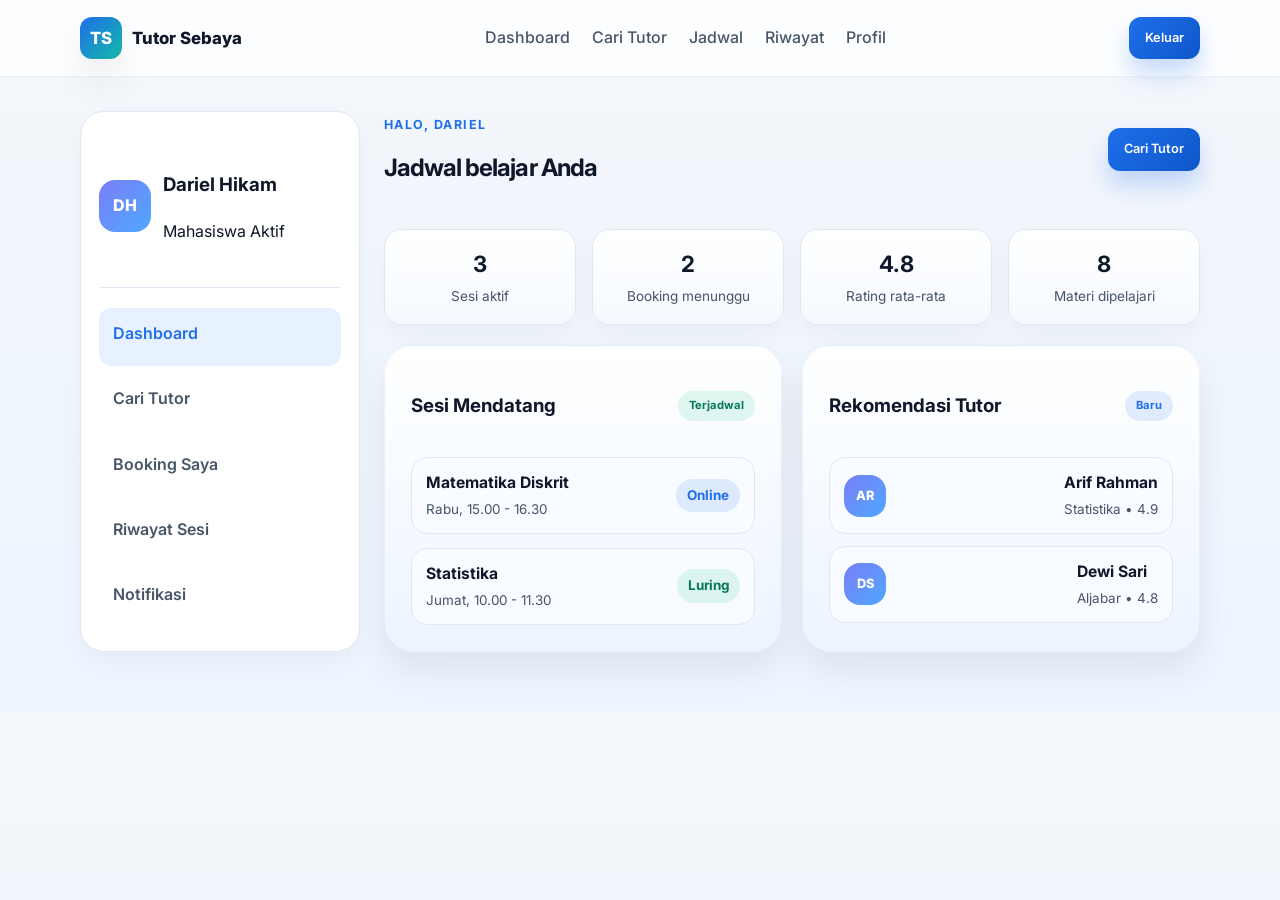
==== dashboard-mahasiswa.html @ 34857031 "Add files via upload" ====
<!DOCTYPE html>
<html lang="id">
  <head>
    <meta charset="UTF-8" />
    <meta name="viewport" content="width=device-width, initial-scale=1.0" />
    <title>Dashboard Mahasiswa | Tutor Sebaya</title>
    <meta name="description" content="Dashboard mahasiswa Tutor Sebaya." />
    <link rel="preconnect" href="https://fonts.googleapis.com" />
    <link rel="preconnect" href="https://fonts.gstatic.com" crossorigin />
    <link href="https://fonts.googleapis.com/css2?family=Inter:wght@400;500;600;700;800&display=swap" rel="stylesheet" />
    <link rel="stylesheet" href="styles.css" />
  </head>
  <body class="dashboard-body">
    <header class="topbar">
      <div class="container nav">
        <div class="brand">
          <span class="brand-mark">TS</span>
          <span>Tutor Sebaya</span>
        </div>
        <nav class="nav-links">
          <a href="#">Dashboard</a>
          <a href="#">Cari Tutor</a>
          <a href="#">Jadwal</a>
          <a href="#">Riwayat</a>
          <a href="#">Profil</a>
        </nav>
        <a href="index.html" class="nav-cta small">Keluar</a>
      </div>
    </header>

    <main class="dashboard-page">
      <div class="container dashboard-grid">
        <aside class="sidebar-panel">
          <div class="profile-box">
            <div class="avatar large">DH</div>
            <div>
              <h3>Dariel Hikam</h3>
              <p>Mahasiswa Aktif</p>
            </div>
          </div>

          <div class="sidebar-menu">
            <a class="active" href="#">Dashboard</a>
            <a href="#">Cari Tutor</a>
            <a href="#">Booking Saya</a>
            <a href="#">Riwayat Sesi</a>
            <a href="#">Notifikasi</a>
          </div>
        </aside>

        <section class="main-panel">
          <div class="welcome-bar">
            <div>
              <span class="eyebrow">Halo, Dariel</span>
              <h2>Jadwal belajar Anda</h2>
            </div>
            <a href="register.html" class="nav-cta small">Cari Tutor</a>
          </div>

          <div class="stats-grid dashboard-stats">
            <div class="metric-box glow">
              <strong>3</strong>
              <span>Sesi aktif</span>
            </div>
            <div class="metric-box glow">
              <strong>2</strong>
              <span>Booking menunggu</span>
            </div>
            <div class="metric-box glow">
              <strong>4.8</strong>
              <span>Rating rata-rata</span>
            </div>
            <div class="metric-box glow">
              <strong>8</strong>
              <span>Materi dipelajari</span>
            </div>
          </div>

          <div class="content-row">
            <div class="panel-card dashboard-card">
              <div class="panel-header-between">
                <h3>Sesi Mendatang</h3>
                <span class="tag success">Terjadwal</span>
              </div>
              <ul class="session-list">
                <li>
                  <div>
                    <strong>Matematika Diskrit</strong>
                    <span>Rabu, 15.00 - 16.30</span>
                  </div>
                  <span class="status-label blue">Online</span>
                </li>
                <li>
                  <div>
                    <strong>Statistika</strong>
                    <span>Jumat, 10.00 - 11.30</span>
                  </div>
                  <span class="status-label green">Luring</span>
                </li>
              </ul>
            </div>

            <div class="panel-card dashboard-card">
              <div class="panel-header-between">
                <h3>Rekomendasi Tutor</h3>
                <span class="tag info">Baru</span>
              </div>
              <div class="mini-tutor-list">
                <div class="mini-profile">
                  <div class="avatar small">AR</div>
                  <div>
                    <strong>Arif Rahman</strong>
                    <span>Statistika • 4.9</span>
                  </div>
                </div>
                <div class="mini-profile">
                  <div class="avatar small">DS</div>
                  <div>
                    <strong>Dewi Sari</strong>
                    <span>Aljabar • 4.8</span>
                  </div>
                </div>
              </div>
            </div>
          </div>
        </section>
      </div>
    </main>
  </body>
</html>
---- styles.css ----
:root {
  --bg: #f4f7fb;
  --surface: #ffffff;
  --surface-alt: #edf5ff;
  --primary: #1f6feb;
  --primary-dark: #0d57c9;
  --primary-soft: #e8f1ff;
  --secondary: #14b8a6;
  --text: #0f172a;
  --muted: #475569;
  --line: #dfe7f3;
  --warning: #f59e0b;
  --success: #10b981;
  --shadow: 0 18px 35px rgba(15, 23, 42, 0.08);
}

* {
  box-sizing: border-box;
}

html {
  scroll-behavior: smooth;
}

body {
  margin: 0;
  font-family: "Inter", sans-serif;
  background: var(--bg);
  color: var(--text);
  line-height: 1.6;
}

a {
  text-decoration: none;
}

img {
  max-width: 100%;
  display: block;
}

button {
  font: inherit;
  cursor: pointer;
  border: none;
}

.container {
  width: min(1120px, calc(100% - 32px));
  margin: 0 auto;
}

.topbar {
  position: sticky;
  top: 0;
  z-index: 50;
  background: rgba(255, 255, 255, 0.82);
  backdrop-filter: blur(12px);
  border-bottom: 1px solid rgba(148, 163, 184, 0.15);
}

.nav {
  display: flex;
  align-items: center;
  justify-content: space-between;
  min-height: 76px;
  gap: 24px;
}

.brand {
  display: inline-flex;
  align-items: center;
  gap: 10px;
  font-weight: 800;
  font-size: 1.05rem;
}

.brand-mark {
  display: inline-flex;
  align-items: center;
  justify-content: center;
  width: 42px;
  height: 42px;
  border-radius: 12px;
  background: linear-gradient(135deg, var(--primary), var(--secondary));
  color: #fff;
  box-shadow: var(--shadow);
}

.nav-links {
  display: flex;
  align-items: center;
  gap: 22px;
  color: var(--muted);
  font-weight: 500;
}

.nav-links a {
  color: var(--muted);
  transition: color 0.2s ease;
}

.nav-links a:hover {
  color: var(--text);
}

.nav-cta,
.primary,
.secondary {
  display: inline-flex;
  align-items: center;
  justify-content: center;
  border-radius: 12px;
  padding: 0.9rem 1.4rem;
  font-weight: 600;
  transition: transform 0.2s ease, box-shadow 0.2s ease;
}

.nav-cta,
.primary {
  background: linear-gradient(135deg, var(--primary), var(--primary-dark));
  color: white;
  box-shadow: 0 14px 25px rgba(31, 111, 235, 0.25);
}

.secondary {
  background: #fff;
  color: var(--text);
  border: 1px solid var(--line);
}

.nav-cta:hover,
.primary:hover,
.secondary:hover {
  transform: translateY(-1px);
}

.hero {
  padding: 72px 0 48px;
}

.hero-grid {
  display: grid;
  grid-template-columns: 1.1fr 0.9fr;
  align-items: center;
  gap: 40px;
}

.eyebrow {
  display: inline-block;
  margin-bottom: 14px;
  font-size: 0.78rem;
  letter-spacing: 0.12em;
  text-transform: uppercase;
  font-weight: 700;
  color: var(--primary);
}

.hero-copy h1 {
  margin: 0;
  font-size: clamp(2.4rem, 5vw, 4rem);
  line-height: 1.1;
  letter-spacing: -0.05em;
}

.hero-copy p {
  margin: 18px 0 0;
  max-width: 610px;
  color: var(--muted);
  font-size: 1.05rem;
}

.hero-actions {
  display: flex;
  flex-wrap: wrap;
  gap: 14px;
  margin-top: 28px;
}

.hero-points {
  list-style: none;
  padding: 0;
  margin: 26px 0 0;
  display: grid;
  gap: 12px;
  color: var(--muted);
}

.hero-points li {
  position: relative;
  padding-left: 26px;
}

.hero-points li::before {
  content: "✓";
  position: absolute;
  left: 0;
  color: var(--success);
  font-weight: 800;
}

.hero-panel {
  display: flex;
  justify-content: center;
}

.panel-card {
  width: min(100%, 450px);
  background: linear-gradient(180deg, #ffffff 0%, #edf5ff 100%);
  border: 1px solid rgba(31, 111, 235, 0.08);
  border-radius: 28px;
  box-shadow: var(--shadow);
  padding: 26px;
}

.panel-head {
  display: flex;
  align-items: center;
  gap: 12px;
  color: var(--muted);
  font-weight: 600;
  margin-bottom: 20px;
}

.dot {
  width: 12px;
  height: 12px;
  border-radius: 50%;
  display: inline-block;
}

.dot.green {
  background: var(--success);
  box-shadow: 0 0 0 5px rgba(16, 185, 129, 0.14);
}

.tutor-mini-card {
  display: flex;
  align-items: center;
  gap: 16px;
  background: rgba(255, 255, 255, 0.78);
  border: 1px solid var(--line);
  border-radius: 18px;
  padding: 18px 16px;
}

.avatar {
  width: 54px;
  height: 54px;
  border-radius: 16px;
  display: flex;
  align-items: center;
  justify-content: center;
  font-weight: 800;
  color: white;
  background: linear-gradient(135deg, #7a7ef6, #4ea8ff);
}

.tutor-mini-card h3,
.content-card h3,
.goal-box h3,
.user-card h3,
.feature-card h3,
.summary-box h3,
.flow-stage h3 {
  margin: 0 0 6px;
}

.tutor-mini-card p,
.content-card li,
.goal-box li,
.user-card li,
.feature-card p,
.summary-box p,
.flow-stage p,
.user-card p {
  margin: 0;
  color: var(--muted);
}

.stats-grid {
  display: grid;
  grid-template-columns: repeat(2, minmax(0, 1fr));
  gap: 16px;
  margin-top: 22px;
}

.stats-grid div {
  background: #fff;
  border: 1px solid var(--line);
  border-radius: 18px;
  padding: 16px 14px;
  display: flex;
  flex-direction: column;
  gap: 4px;
}

.stats-grid strong {
  font-size: 1.1rem;
}

.stats-grid span {
  color: var(--muted);
  font-size: 0.85rem;
}

.metrics {
  padding: 16px 0 30px;
}

.metric-grid {
  display: grid;
  grid-template-columns: repeat(4, minmax(0, 1fr));
  gap: 18px;
}

.metric-box {
  background: #fff;
  border: 1px solid var(--line);
  border-radius: 18px;
  padding: 22px 18px;
  text-align: center;
  box-shadow: 0 10px 25px rgba(15, 23, 42, 0.04);
}

.metric-box strong {
  display: block;
  font-size: 1.4rem;
}

.metric-box span {
  color: var(--muted);
}

.section {
  padding: 86px 0;
}

.section.alt {
  background: #eef5ff;
}

.section-head {
  margin-bottom: 30px;
}

.section-head h2 {
  margin: 0;
  font-size: clamp(2rem, 4vw, 2.8rem);
  letter-spacing: -0.04em;
}

.overview-grid,
.goals-grid,
.user-grid,
.feature-grid,
.summary-grid {
  display: grid;
  gap: 22px;
}

.overview-grid {
  grid-template-columns: repeat(2, minmax(0, 1fr));
}

.content-card,
.goal-box,
.user-card,
.feature-card,
.summary-box {
  background: #fff;
  border: 1px solid var(--line);
  border-radius: 24px;
  padding: 24px 22px;
  box-shadow: 0 12px 28px rgba(15, 23, 42, 0.04);
}

.content-card.accent {
  background: linear-gradient(180deg, #ecf6ff 0%, #ffffff 100%);
}

.content-card ul,
.goal-box ul,
.user-card ul {
  margin: 18px 0 0;
  padding-left: 18px;
  display: grid;
  gap: 10px;
  color: var(--muted);
}

.goals-grid {
  grid-template-columns: repeat(3, minmax(0, 1fr));
}

.user-grid {
  grid-template-columns: repeat(3, minmax(0, 1fr));
}

.badge {
  display: inline-flex;
  padding: 0.4rem 0.7rem;
  border-radius: 999px;
  font-weight: 700;
  font-size: 0.75rem;
  margin-bottom: 18px;
}

.badge-primary {
  background: var(--primary-soft);
  color: var(--primary);
}

.badge-secondary {
  background: rgba(20, 184, 166, 0.12);
  color: var(--secondary);
}

.badge-dark {
  background: #111827;
  color: white;
}

.feature-grid {
  grid-template-columns: repeat(3, minmax(0, 1fr));
}

.icon {
  width: 46px;
  height: 46px;
  display: flex;
  align-items: center;
  justify-content: center;
  border-radius: 14px;
  background: var(--primary-soft);
  color: var(--primary);
  font-weight: 800;
  margin-bottom: 18px;
}

.flow-wrapper {
  display: grid;
  grid-template-columns: repeat(5, minmax(0, 1fr));
  gap: 18px;
}

.flow-stage {
  position: relative;
  background: #fff;
  border: 1px solid var(--line);
  border-radius: 22px;
  padding: 22px 18px;
  box-shadow: 0 12px 26px rgba(15, 23, 42, 0.04);
}

.stage-number {
  display: inline-flex;
  width: 38px;
  height: 38px;
  border-radius: 50%;
  background: var(--primary-soft);
  color: var(--primary);
  align-items: center;
  justify-content: center;
  font-weight: 800;
  margin-bottom: 14px;
}

.mvp-grid {
  display: grid;
  grid-template-columns: 1fr;
}

.pill-list {
  display: flex;
  flex-wrap: wrap;
  gap: 12px;
}

.pill-list span {
  display: inline-flex;
  align-items: center;
  justify-content: center;
  padding: 0.75rem 1rem;
  background: #fff;
  border: 1px solid var(--line);
  border-radius: 999px;
  color: var(--text);
  font-weight: 600;
}

.summary-grid {
  grid-template-columns: repeat(2, minmax(0, 1fr));
}

.cta-section {
  padding-top: 0;
}

.cta-box {
  background: linear-gradient(135deg, var(--primary) 0%, var(--secondary) 100%);
  color: white;
  border-radius: 28px;
  padding: 28px 30px;
  display: flex;
  align-items: center;
  justify-content: space-between;
  gap: 24px;
  box-shadow: 0 18px 30px rgba(31, 111, 235, 0.2);
}

.cta-box .eyebrow {
  color: rgba(255, 255, 255, 0.8);
}

.cta-box h2 {
  margin: 0;
  font-size: clamp(1.7rem, 3vw, 2.4rem);
  letter-spacing: -0.05em;
}

.cta-simple {
  display: inline-flex;
  align-items: center;
  justify-content: center;
  border-radius: 999px;
  padding: 0.75rem 1.1rem;
  background: rgba(255, 255, 255, 0.12);
  border: 1px solid rgba(255, 255, 255, 0.18);
  font-weight: 700;
  color: #fff;
}

.toast-note {
  position: fixed;
  right: 18px;
  bottom: 18px;
  z-index: 100;
  background: rgba(15, 23, 42, 0.9);
  color: white;
  border-radius: 12px;
  padding: 0.8rem 1rem;
  font-size: 0.9rem;
  box-shadow: 0 18px 30px rgba(15, 23, 42, 0.18);
  opacity: 0;
  transform: translateY(12px);
  animation: toastIn 0.4s ease forwards;
}

@keyframes toastIn {
  to {
    opacity: 1;
    transform: translateY(0);
  }
}

.auth-body,
.dashboard-body {
  background: linear-gradient(180deg, #f4f7fb 0%, #edf5ff 100%);
}

.auth-shell {
  min-height: 100vh;
  display: grid;
  place-items: center;
  padding: 40px 20px;
}

.auth-card {
  width: min(460px, 100%);
  background: #fff;
  border: 1px solid var(--line);
  border-radius: 28px;
  box-shadow: var(--shadow);
  padding: 30px 26px;
}

.auth-brand {
  display: inline-flex;
  align-items: center;
  gap: 10px;
  font-weight: 800;
  margin-bottom: 18px;
}

.auth-header h1 {
  margin: 0 0 18px;
  font-size: clamp(1.8rem, 3vw, 2.5rem);
  letter-spacing: -0.04em;
}

.auth-tabs {
  display: grid;
  grid-template-columns: 1fr 1fr;
  gap: 10px;
  background: #eef4ff;
  border-radius: 16px;
  padding: 8px;
  margin-bottom: 20px;
}

.auth-tab {
  padding: 12px 10px;
  border-radius: 12px;
  border: none;
  background: transparent;
  font-weight: 700;
  color: var(--muted);
}

.auth-tab.active {
  background: #fff;
  color: var(--text);
  box-shadow: 0 6px 18px rgba(15, 23, 42, 0.06);
}

.auth-form {
  display: grid;
  gap: 18px;
}

.form-group {
  display: grid;
  gap: 8px;
}

.form-group label {
  font-size: 0.92rem;
  font-weight: 600;
}

.form-row {
  display: flex;
  align-items: center;
  gap: 10px;
}

.form-row.between {
  justify-content: space-between;
}

.check-inline {
  display: inline-flex;
  align-items: center;
  gap: 8px;
  color: var(--muted);
  font-size: 0.9rem;
}

.check-inline input {
  width: 16px;
  height: 16px;
}

.auth-form a,
.auth-footer a {
  color: var(--primary);
  font-weight: 600;
}

.auth-footer {
  margin-top: 18px;
  text-align: center;
  color: var(--muted);
  display: flex;
  justify-content: center;
  gap: 8px;
}

.dashboard-page {
  padding: 34px 0 60px;
}

.dashboard-grid {
  display: grid;
  grid-template-columns: 280px 1fr;
  gap: 24px;
}

.sidebar-panel,
.main-panel {
  display: grid;
  gap: 20px;
}

.sidebar-panel {
  background: #fff;
  border: 1px solid var(--line);
  border-radius: 24px;
  padding: 24px 18px;
  box-shadow: 0 10px 24px rgba(15, 23, 42, 0.04);
}

.profile-box {
  display: flex;
  align-items: center;
  gap: 12px;
  padding-bottom: 12px;
  border-bottom: 1px solid var(--line);
}

.avatar.large {
  width: 52px;
  height: 52px;
  font-size: 1rem;
}

.avatar.small {
  width: 42px;
  height: 42px;
  font-size: 0.8rem;
}

.avatar.alt {
  background: linear-gradient(135deg, #7a7ef6, #14b8a6);
}

.sidebar-menu {
  display: grid;
  gap: 8px;
}

.sidebar-menu a {
  color: var(--muted);
  padding: 0.8rem 0.9rem;
  border-radius: 12px;
  font-weight: 600;
}

.sidebar-menu a.active {
  background: var(--primary-soft);
  color: var(--primary);
}

.welcome-bar,
.panel-header-between {
  display: flex;
  align-items: center;
  justify-content: space-between;
  gap: 16px;
}

.welcome-bar h2 {
  margin: 0;
  letter-spacing: -0.04em;
}

.small {
  padding: 0.7rem 1rem;
  font-size: 0.8rem;
}

.dashboard-stats {
  grid-template-columns: repeat(4, minmax(0, 1fr));
}

.metric-box.glow {
  background: linear-gradient(180deg, #ffffff 0%, #f5f9ff 100%);
}

.content-row {
  display: grid;
  grid-template-columns: 1fr 1fr;
  gap: 20px;
}

.dashboard-card {
  min-height: 220px;
}

.tag,
.status-label {
  display: inline-flex;
  align-items: center;
  justify-content: center;
  padding: 0.38rem 0.7rem;
  border-radius: 999px;
  font-size: 0.7rem;
  font-weight: 700;
}

.tag.success,
.status-label.green {
  background: rgba(16, 185, 129, 0.12);
  color: #047857;
}

.tag.info,
.status-label.blue {
  background: rgba(31, 111, 235, 0.12);
  color: var(--primary);
}

.tag.warning {
  background: rgba(245, 158, 11, 0.12);
  color: #b45309;
}

.session-list {
  list-style: none;
  padding: 0;
  margin: 18px 0 0;
  display: grid;
  gap: 14px;
}

.session-list li,
.mini-profile {
  display: flex;
  align-items: center;
  justify-content: space-between;
  gap: 12px;
  background: #f8fbff;
  border: 1px solid var(--line);
  border-radius: 16px;
  padding: 12px 14px;
}

.session-list li > div,
.mini-profile > div {
  display: grid;
  gap: 4px;
}

.session-list li strong,
.mini-profile strong {
  font-size: 0.98rem;
}

.session-list li span,
.mini-profile span {
  color: var(--muted);
  font-size: 0.84rem;
}

.action-btn {
  padding: 0.58rem 0.8rem;
  border-radius: 10px;
  font-weight: 700;
  border: none;
}

.action-btn.accept {
  background: rgba(16, 185, 129, 0.12);
  color: #047857;
}

.action-btn.reject {
  background: rgba(239, 68, 68, 0.1);
  color: #b91c1c;
}

.mini-tutor-list {
  display: grid;
  gap: 12px;
  margin-top: 18px;
}

@media (max-width: 980px) {
  .dashboard-grid,
  .content-row,
  .dashboard-stats {
    grid-template-columns: 1fr 1fr;
  }

  .dashboard-grid {
    grid-template-columns: 1fr;
  }
}

@media (max-width: 620px) {
  .dashboard-stats,
  .content-row {
    grid-template-columns: 1fr;
  }

  .welcome-bar,
  .panel-header-between {
    align-items: flex-start;
    flex-direction: column;
  }
}

.site-footer {
  background: #0f172a;
  color: rgba(255, 255, 255, 0.72);
  padding: 22px 0;
  margin-top: 30px;
}

.footer-wrap {
  display: flex;
  justify-content: space-between;
  gap: 16px;
  align-items: center;
  flex-wrap: wrap;
}

@media (max-width: 980px) {
  .hero-grid,
  .overview-grid,
  .user-grid,
  .feature-grid,
  .summary-grid,
  .goals-grid,
  .flow-wrapper {
    grid-template-columns: 1fr 1fr;
  }

  .hero-grid {
    grid-template-columns: 1fr;
  }

  .nav-links {
    display: none;
  }
}

@media (max-width: 620px) {
  .metric-grid,
  .overview-grid,
  .goals-grid,
  .user-grid,
  .feature-grid,
  .summary-grid,
  .flow-wrapper {
    grid-template-columns: 1fr;
  }

  .cta-box {
    flex-direction: column;
    align-items: flex-start;
  }

  .hero {
    padding-top: 52px;
  }

  .nav {
    min-height: 68px;
  }
}
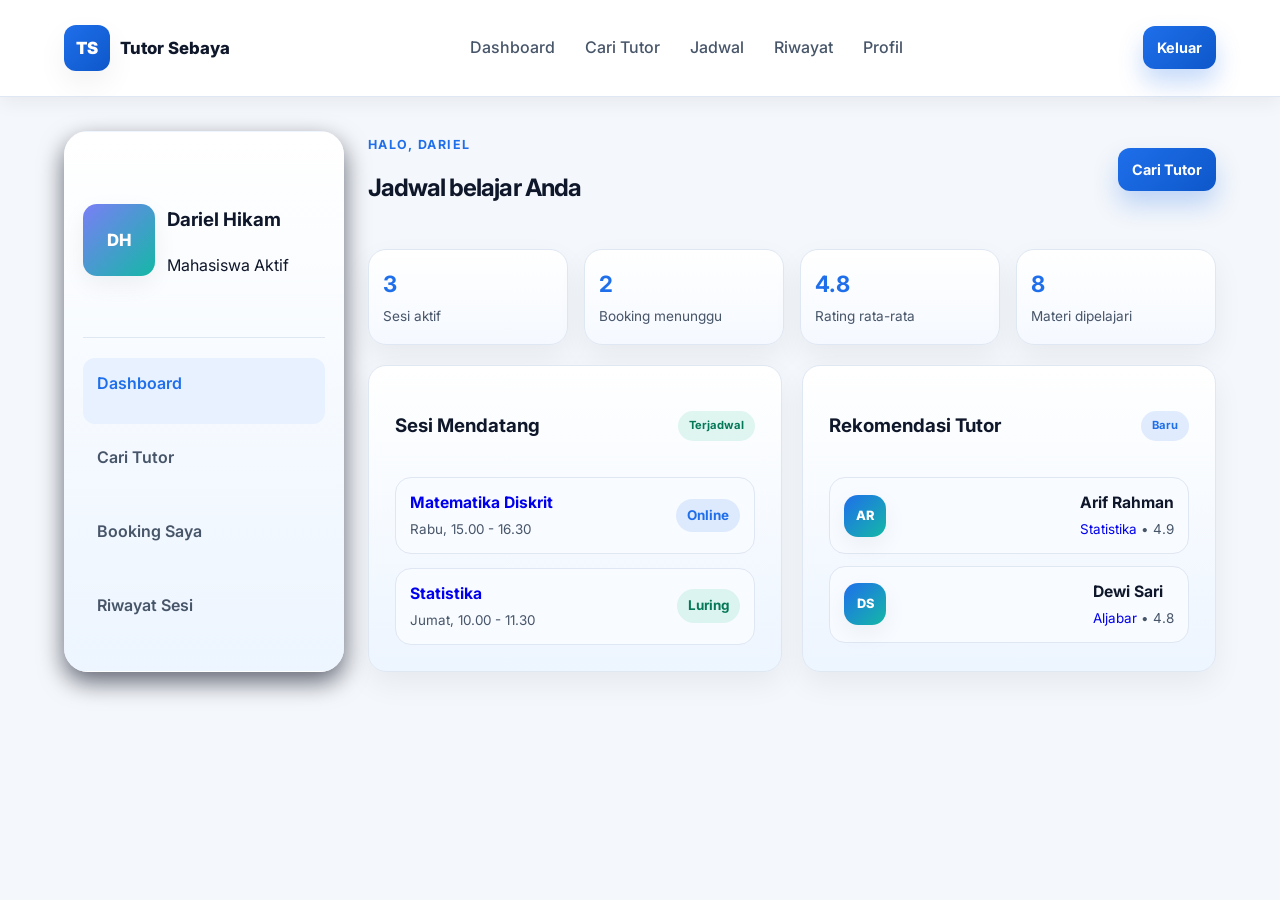
==== commit cc0218db: "Add files via upload" ====
--- a/dashboard-mahasiswa.html
+++ b/dashboard-mahasiswa.html
@@ -19,9 +19,9 @@
         </div>
         <nav class="nav-links">
           <a href="#">Dashboard</a>
-          <a href="#">Cari Tutor</a>
+          <a href="cari-tutor.html">Cari Tutor</a>
           <a href="#">Jadwal</a>
-          <a href="#">Riwayat</a>
+          <a href="riwayat-sesi.html">Riwayat</a>
           <a href="#">Profil</a>
         </nav>
         <a href="index.html" class="nav-cta small">Keluar</a>
@@ -41,10 +41,9 @@
 
           <div class="sidebar-menu">
             <a class="active" href="#">Dashboard</a>
-            <a href="#">Cari Tutor</a>
-            <a href="#">Booking Saya</a>
-            <a href="#">Riwayat Sesi</a>
-            <a href="#">Notifikasi</a>
+            <a href="cari-tutor.html">Cari Tutor</a>
+            <a href="booking-saya.html">Booking Saya</a>
+            <a href="riwayat-sesi.html">Riwayat Sesi</a>
           </div>
         </aside>
 
@@ -54,7 +53,7 @@
               <span class="eyebrow">Halo, Dariel</span>
               <h2>Jadwal belajar Anda</h2>
             </div>
-            <a href="register.html" class="nav-cta small">Cari Tutor</a>
+            <a href="cari-tutor.html" class="nav-cta small">Cari Tutor</a>
           </div>
 
           <div class="stats-grid dashboard-stats">
@@ -85,14 +84,14 @@
               <ul class="session-list">
                 <li>
                   <div>
-                    <strong>Matematika Diskrit</strong>
+                    <strong><a href="cari-tutor.html?matkul=Matematika" class="search-link">Matematika Diskrit</a></strong>
                     <span>Rabu, 15.00 - 16.30</span>
                   </div>
                   <span class="status-label blue">Online</span>
                 </li>
                 <li>
                   <div>
-                    <strong>Statistika</strong>
+                    <strong><a href="cari-tutor.html?matkul=Statistika" class="search-link">Statistika</a></strong>
                     <span>Jumat, 10.00 - 11.30</span>
                   </div>
                   <span class="status-label green">Luring</span>
@@ -110,14 +109,14 @@
                   <div class="avatar small">AR</div>
                   <div>
                     <strong>Arif Rahman</strong>
-                    <span>Statistika • 4.9</span>
+                    <span><a href="cari-tutor.html?matkul=Statistika" class="search-link">Statistika</a> • 4.9</span>
                   </div>
                 </div>
                 <div class="mini-profile">
                   <div class="avatar small">DS</div>
                   <div>
                     <strong>Dewi Sari</strong>
-                    <span>Aljabar • 4.8</span>
+                    <span><a href="cari-tutor.html?matkul=Aljabar Matriks" class="search-link">Aljabar</a> • 4.8</span>
                   </div>
                 </div>
               </div>
--- a/styles.css
+++ b/styles.css
@@ -1,17 +1,22 @@
 :root {
-  --bg: #f4f7fb;
-  --surface: #ffffff;
-  --surface-alt: #edf5ff;
-  --primary: #1f6feb;
-  --primary-dark: #0d57c9;
-  --primary-soft: #e8f1ff;
-  --secondary: #14b8a6;
-  --text: #0f172a;
-  --muted: #475569;
-  --line: #dfe7f3;
+  /* Light white + blue palette (Tutor Sebaya) */
+  --bg: #F4F7FB; /* main page background */
+  --surface: #FFFFFF; /* primary card surface */
+  --surface-2: #EDF5FF; /* secondary surface */
+  --primary: #1F6FEB; /* primary blue */
+  --primary-dark: #0D57C9; /* darker primary */
+  --primary-soft: #E8F1FF; /* soft primary */
+  --accent: #14B8A6; /* teal accent */
+  --highlight: #FFB020; /* warm highlight */
+  --text: #0F172A; /* main text on light */
+  --muted: #475569; /* secondary text */
+  --line: #DFE7F3; /* border */
   --warning: #f59e0b;
   --success: #10b981;
-  --shadow: 0 18px 35px rgba(15, 23, 42, 0.08);
+  --shadow-soft: 0 12px 30px rgba(16,24,40,0.06);
+  --shadow-md: 0 18px 40px rgba(16,24,40,0.08);
+  --radius-lg: 18px;
+  --secondary: var(--accent);
 }
 
 * {
@@ -39,33 +44,94 @@
   display: block;
 }
 
-button {
-  font: inherit;
-  cursor: pointer;
+/* Responsive central container to keep content centered and breathing */
+.container {
+  width: 100%;
+  max-width: 1200px;
+  margin-left: auto;
+  margin-right: auto;
+  padding-left: 24px;
+  padding-right: 24px;
+}
+
+@media (max-width: 1024px) {
+  .container {
+    padding-left: 28px;
+    padding-right: 28px;
+  }
+}
+
+@media (max-width: 520px) {
+  .container {
+    padding-left: 16px;
+    padding-right: 16px;
+  }
+}
+
+/* Layout helpers and spacing improvements */
+html, body { overflow-x: hidden; }
+
+/* Ensure navbar has breathing room vertically */
+.topbar { padding: 10px 0; }
+
+/* Consistent card treatment across site */
+.panel-card,
+.content-card,
+.feature-card,
+.summary-box,
+.goal-box,
+.tutor-card,
+.review-item,
+.user-card,
+.metric-box {
+  border-radius: var(--radius-lg);
+  padding: 20px 22px;
+  border: 1px solid var(--line);
+  box-shadow: var(--shadow-soft);
+  background: linear-gradient(180deg, var(--surface), var(--surface-2));
+}
+
+/* Slightly larger gaps between cards and grid items */
+.overview-grid,
+.goals-grid,
+.user-grid,
+.feature-grid,
+.summary-grid,
+.metric-grid {
+  gap: 24px;
+}
+
+/* Tutor list/card spacing */
+.tutor-list { display: grid; gap: 20px; }
+.tutor-card { display: flex; gap: 16px; align-items: center; padding: 18px 20px; }
+.tutor-left, .tutor-mid, .tutor-right { min-width: 0; }
+
+/* Ensure main pages using .page get additional vertical breathing */
+.page { padding-top: 28px; padding-bottom: 28px; }
+
+.auth-tabs {
+  display: grid;
+  grid-template-columns: 1fr 1fr;
+  gap: 10px;
+  background: linear-gradient(180deg, rgba(255,255,255,0.02), rgba(255,255,255,0.01));
+  border-radius: 16px;
+  padding: 8px;
+  margin-bottom: 20px;
+}
+.auth-tab {
+  padding: 12px 10px;
+  border-radius: 12px;
   border: none;
-}
-
-.container {
-  width: min(1120px, calc(100% - 32px));
-  margin: 0 auto;
-}
-
-.topbar {
-  position: sticky;
-  top: 0;
-  z-index: 50;
-  background: rgba(255, 255, 255, 0.82);
-  backdrop-filter: blur(12px);
-  border-bottom: 1px solid rgba(148, 163, 184, 0.15);
-}
-
-.nav {
-  display: flex;
-  align-items: center;
-  justify-content: space-between;
-  min-height: 76px;
-  gap: 24px;
-}
+  background: transparent;
+  font-weight: 700;
+  color: var(--muted);
+}
+.auth-tab.active {
+  background: linear-gradient(180deg,var(--primary-soft),var(--surface));
+  color: var(--text);
+  box-shadow: 0 6px 18px rgba(16,24,40,0.06);
+}
+
 
 .brand {
   display: inline-flex;
@@ -82,9 +148,17 @@
   width: 42px;
   height: 42px;
   border-radius: 12px;
-  background: linear-gradient(135deg, var(--primary), var(--secondary));
-  color: #fff;
-  box-shadow: var(--shadow);
+  background: linear-gradient(135deg, var(--primary), var(--primary-dark));
+  color: var(--surface);
+  box-shadow: var(--shadow-soft);
+}
+
+.nav {
+  display: flex;
+  align-items: center;
+  justify-content: space-between;
+  min-height: 76px;
+  gap: 24px;
 }
 
 .nav-links {
@@ -124,7 +198,7 @@
 }
 
 .secondary {
-  background: #fff;
+  background: linear-gradient(180deg, var(--surface), var(--surface-2));
   color: var(--text);
   border: 1px solid var(--line);
 }
@@ -206,10 +280,10 @@
 
 .panel-card {
   width: min(100%, 450px);
-  background: linear-gradient(180deg, #ffffff 0%, #edf5ff 100%);
-  border: 1px solid rgba(31, 111, 235, 0.08);
+  background: linear-gradient(180deg, var(--surface), var(--surface-2));
+  border: 1px solid var(--line);
   border-radius: 28px;
-  box-shadow: var(--shadow);
+  box-shadow: var(--shadow-soft);
   padding: 26px;
 }
 
@@ -238,7 +312,7 @@
   display: flex;
   align-items: center;
   gap: 16px;
-  background: rgba(255, 255, 255, 0.78);
+  background: linear-gradient(180deg, var(--surface), var(--surface));
   border: 1px solid var(--line);
   border-radius: 18px;
   padding: 18px 16px;
@@ -252,8 +326,8 @@
   align-items: center;
   justify-content: center;
   font-weight: 800;
-  color: white;
-  background: linear-gradient(135deg, #7a7ef6, #4ea8ff);
+  color: var(--surface);
+  background: linear-gradient(135deg, var(--primary), var(--accent));
 }
 
 .tutor-mini-card h3,
@@ -286,7 +360,7 @@
 }
 
 .stats-grid div {
-  background: #fff;
+  background: linear-gradient(180deg, var(--surface), var(--surface));
   border: 1px solid var(--line);
   border-radius: 18px;
   padding: 16px 14px;
@@ -315,12 +389,12 @@
 }
 
 .metric-box {
-  background: #fff;
+  background: linear-gradient(180deg,var(--surface),var(--surface));
   border: 1px solid var(--line);
   border-radius: 18px;
   padding: 22px 18px;
   text-align: center;
-  box-shadow: 0 10px 25px rgba(15, 23, 42, 0.04);
+  box-shadow: var(--shadow-soft);
 }
 
 .metric-box strong {
@@ -333,7 +407,7 @@
 }
 
 .section {
-  padding: 86px 0;
+  padding: 64px 0;
 }
 
 .section.alt {
@@ -364,29 +438,24 @@
 }
 
 .content-card,
-.goal-box,
-.user-card,
-.feature-card,
-.summary-box {
-  background: #fff;
+.auth-body,
+.dashboard-body {
+  background: var(--bg);
+}
+.auth-shell {
+  min-height: 100vh;
+  display: grid;
+  place-items: center;
+  padding: 40px 20px;
+}
+
+.auth-card {
+  width: min(460px, 100%);
+  background: linear-gradient(180deg,var(--surface),var(--surface-2));
   border: 1px solid var(--line);
-  border-radius: 24px;
-  padding: 24px 22px;
-  box-shadow: 0 12px 28px rgba(15, 23, 42, 0.04);
-}
-
-.content-card.accent {
-  background: linear-gradient(180deg, #ecf6ff 0%, #ffffff 100%);
-}
-
-.content-card ul,
-.goal-box ul,
-.user-card ul {
-  margin: 18px 0 0;
-  padding-left: 18px;
-  display: grid;
-  gap: 10px;
-  color: var(--muted);
+  border-radius: 28px;
+  box-shadow: var(--shadow-soft);
+  padding: 30px 26px;
 }
 
 .goals-grid {
@@ -446,11 +515,11 @@
 
 .flow-stage {
   position: relative;
-  background: #fff;
+  background: linear-gradient(180deg,var(--surface),var(--surface));
   border: 1px solid var(--line);
   border-radius: 22px;
   padding: 22px 18px;
-  box-shadow: 0 12px 26px rgba(15, 23, 42, 0.04);
+  box-shadow: var(--shadow-soft);
 }
 
 .stage-number {
@@ -471,22 +540,22 @@
   grid-template-columns: 1fr;
 }
 
-.pill-list {
-  display: flex;
-  flex-wrap: wrap;
-  gap: 12px;
-}
-
-.pill-list span {
-  display: inline-flex;
-  align-items: center;
-  justify-content: center;
-  padding: 0.75rem 1rem;
-  background: #fff;
+.tutor-list {
+  display: grid;
+  gap: 20px;
+  margin-top: 22px;
+}
+.tutor-card {
+  display: flex;
+  gap: 16px;
+  align-items: center;
+  background: linear-gradient(180deg,var(--surface),var(--surface-2));
   border: 1px solid var(--line);
-  border-radius: 999px;
-  color: var(--text);
-  font-weight: 600;
+  padding: 18px 20px;
+  border-radius: 16px;
+  box-shadow: 0 12px 28px rgba(16,24,40,0.06);
+  transition: transform 0.22s cubic-bezier(.2,.9,.2,1), box-shadow 0.22s;
+}
 }
 
 .summary-grid {
@@ -498,7 +567,7 @@
 }
 
 .cta-box {
-  background: linear-gradient(135deg, var(--primary) 0%, var(--secondary) 100%);
+  background: linear-gradient(135deg, var(--primary), var(--primary-dark));
   color: white;
   border-radius: 28px;
   padding: 28px 30px;
@@ -506,7 +575,7 @@
   align-items: center;
   justify-content: space-between;
   gap: 24px;
-  box-shadow: 0 18px 30px rgba(31, 111, 235, 0.2);
+  box-shadow: 0 12px 28px rgba(31, 111, 235, 0.08);
 }
 
 .cta-box .eyebrow {
@@ -536,12 +605,12 @@
   right: 18px;
   bottom: 18px;
   z-index: 100;
-  background: rgba(15, 23, 42, 0.9);
-  color: white;
+  background: linear-gradient(180deg,var(--surface),var(--surface-2));
+  color: var(--text);
   border-radius: 12px;
   padding: 0.8rem 1rem;
   font-size: 0.9rem;
-  box-shadow: 0 18px 30px rgba(15, 23, 42, 0.18);
+  box-shadow: 0 10px 22px rgba(16,24,40,0.06);
   opacity: 0;
   transform: translateY(12px);
   animation: toastIn 0.4s ease forwards;
@@ -554,9 +623,68 @@
   }
 }
 
+/* Modal styles (detail / confirm) */
+.modal-backdrop {
+  position: fixed;
+  inset: 0;
+  display: none;
+  align-items: center;
+  justify-content: center;
+  background: rgba(12, 20, 40, 0.48);
+  z-index: 80;
+  padding: 28px;
+}
+
+.modal {
+  width: min(760px, 96%);
+  background: linear-gradient(180deg, var(--surface) 0%, #fbfdff 100%);
+  border-radius: 16px;
+  padding: 26px 26px 18px;
+  box-shadow: 0 18px 40px rgba(16,24,40,0.08);
+  border: 1px solid rgba(255,255,255,0.06);
+  position: relative;
+  transform: translateY(10px);
+  opacity: 0;
+  animation: modalIn 260ms cubic-bezier(.2,.9,.2,1) forwards;
+}
+
+@keyframes modalIn {
+  to { transform: translateY(0); opacity: 1; }
+}
+
+.modal .close {
+  position: absolute;
+  left: 14px;
+  top: 12px;
+  width: 38px;
+  height: 38px;
+  border-radius: 10px;
+  display: inline-flex;
+  align-items: center;
+  justify-content: center;
+  background: rgba(255,255,255,0.6);
+  color: var(--muted);
+  font-size: 18px;
+  border: 1px solid rgba(15,23,42,0.04);
+  box-shadow: 0 6px 18px rgba(15,23,42,0.06);
+}
+
+.modal h3 { margin: 4px 0 8px; font-size: 1.4rem; }
+.modal .muted { color: var(--muted); margin: 10px 0; }
+.modal p { margin: 8px 0; color: var(--muted); }
+
+.modal-actions { display: flex; gap: 12px; justify-content: flex-end; margin-top: 18px; }
+.modal .submit-btn { padding: 10px 14px; border-radius: 12px; background: linear-gradient(135deg,var(--primary),var(--primary-dark)); color: #fff; box-shadow: 0 10px 26px rgba(31,111,235,0.16); }
+.modal .cancel { padding: 10px 12px; border-radius: 12px; background: linear-gradient(180deg,var(--surface),var(--surface-2)); border: 1px solid rgba(255,255,255,0.03); color: var(--muted); }
+
+@media (max-width: 520px) {
+  .modal { padding: 18px; border-radius: 12px; }
+  .modal .close { left: 10px; top: 8px; }
+}
+
 .auth-body,
 .dashboard-body {
-  background: linear-gradient(180deg, #f4f7fb 0%, #edf5ff 100%);
+  background: var(--bg);
 }
 
 .auth-shell {
@@ -568,10 +696,10 @@
 
 .auth-card {
   width: min(460px, 100%);
-  background: #fff;
-  border: 1px solid var(--line);
+  background: linear-gradient(180deg,var(--surface),var(--surface-2));
+  border: 1px solid rgba(255,255,255,0.03);
   border-radius: 28px;
-  box-shadow: var(--shadow);
+  box-shadow: var(--shadow-soft);
   padding: 30px 26px;
 }
 
@@ -609,9 +737,9 @@
 }
 
 .auth-tab.active {
-  background: #fff;
+  background: linear-gradient(180deg,var(--surface),var(--surface-2));
   color: var(--text);
-  box-shadow: 0 6px 18px rgba(15, 23, 42, 0.06);
+  box-shadow: 0 6px 18px rgba(2,6,23,0.5);
 }
 
 .auth-form {
@@ -684,11 +812,11 @@
 }
 
 .sidebar-panel {
-  background: #fff;
-  border: 1px solid var(--line);
+  background: linear-gradient(180deg,var(--surface),var(--surface-2));
+  border: 1px solid rgba(255,255,255,0.03);
   border-radius: 24px;
   padding: 24px 18px;
-  box-shadow: 0 10px 24px rgba(15, 23, 42, 0.04);
+  box-shadow: 0 10px 24px rgba(2,6,23,0.6);
 }
 
 .profile-box {
@@ -940,3 +1068,312 @@
     min-height: 68px;
   }
 }
+
+/* Cari Tutor specific styles */
+.search-panel {
+  padding: 34px 0 18px;
+}
+
+.search-panel h1 {
+  margin: 0 0 6px;
+  font-size: 2.4rem;
+  line-height: 1.05;
+}
+
+.search-row {
+  display: flex;
+  gap: 12px;
+  margin-top: 16px;
+  align-items: center;
+}
+
+.hero-ill {
+  width: 160px;
+  height: 120px;
+  background: linear-gradient(135deg,#e6f0ff,#f6fcff);
+  border-radius: 14px;
+  display: flex;
+  align-items: center;
+  justify-content: center;
+  box-shadow: 0 18px 30px rgba(15,23,42,0.06);
+}
+
+.hero-ill svg { width: 92px; height: 92px; }
+
+/* subtle float animation for illustration */
+@keyframes floatY {
+  0% { transform: translateY(0); }
+  50% { transform: translateY(-6px); }
+  100% { transform: translateY(0); }
+}
+.hero-ill { animation: floatY 4s ease-in-out infinite; }
+
+.chips { display:flex; gap:8px; margin-top:12px; flex-wrap:wrap; }
+.chip { background: linear-gradient(180deg,var(--surface),var(--surface)); border:1px solid var(--line); padding:8px 12px; border-radius:999px; font-weight:700; color:var(--muted); cursor:pointer; }
+.chip:hover { background:var(--primary-soft); color:var(--primary); transform:translateY(-2px); }
+
+.search-row input[type="text"], .search-row select {
+  padding: 12px 14px;
+  border-radius: 12px;
+  border: 1px solid rgba(255,255,255,0.03);
+  font-size: 0.98rem;
+  flex: 1;
+  background: linear-gradient(180deg,var(--surface),var(--surface-2));
+}
+
+.tutor-list {
+  display: grid;
+  gap: 14px;
+  margin-top: 22px;
+}
+
+.tutor-card {
+  display: flex;
+  gap: 14px;
+  align-items: center;
+  background: linear-gradient(180deg,var(--surface),var(--surface-2));
+  border: 1px solid rgba(255,255,255,0.03);
+  padding: 18px;
+  border-radius: 18px;
+  box-shadow: 0 18px 40px rgba(2,6,23,0.6);
+  transition: transform 0.22s cubic-bezier(.2,.9,.2,1), box-shadow 0.22s;
+}
+
+.tutor-left .avatar {
+  width: 66px;
+  height: 66px;
+  border-radius: 14px;
+  font-size: 1.05rem;
+}
+
+.tutor-left .avatar {
+  background: linear-gradient(135deg,#7a7ef6,#4ea8ff);
+  color: var(--surface);
+  display:flex;align-items:center;justify-content:center;font-weight:800;
+}
+
+.tutor-mid strong {
+  display: block;
+  font-size: 1.05rem;
+}
+
+.tutor-mid .muted {
+  color: var(--muted);
+  font-size: 0.92rem;
+}
+
+.tutor-right {
+  margin-left: auto;
+  display: flex;
+  gap: 8px;
+  align-items: center;
+}
+
+.tutor-right .secondary-btn {
+  padding: 10px 12px;
+  border-radius: 10px;
+  background: linear-gradient(180deg,var(--surface),var(--surface-2));
+  border: 1px solid rgba(255,255,255,0.03);
+  color: var(--primary);
+}
+
+.tutor-right .submit-btn {
+  padding: 10px 14px;
+  border-radius: 10px;
+  background: linear-gradient(135deg,var(--primary),var(--primary-dark));
+  color: #fff;
+}
+
+.tutor-card:hover { transform: translateY(-6px); box-shadow: 0 20px 40px rgba(16,24,40,0.09); }
+
+.tutor-mid strong { font-size: 1.12rem; }
+.tutor-mid .muted { margin-top:6px; }
+.tutor-mid .muted + .muted { margin-top:4px; }
+
+/* highlight price */
+.tutor-mid .price { font-weight:800; color:var(--primary); margin-top:6px; }
+
+/* make search-row select more polished */
+.search-row select { max-width: 420px; box-shadow: 0 8px 20px rgba(31,111,235,0.05); }
+
+@media (max-width: 880px) {
+  .search-row { flex-direction: column; align-items: stretch; }
+  .tutor-card { flex-direction: column; align-items: flex-start; }
+  .tutor-right { width: 100%; justify-content: space-between; }
+}
+
+/* Booking page tweaks */
+.panel-card h2 { font-size: 1.4rem; }
+.booking-list { display: grid; gap: 14px; margin-top: 12px; }
+.tutor-card { transition: transform 0.15s ease, box-shadow 0.15s ease; }
+.tutor-card:hover { transform: translateY(-6px); box-shadow: 0 22px 40px rgba(2,6,23,0.12); }
+.tutor-mid { min-width: 0; }
+.status-pill { display:inline-flex; padding:6px 10px; border-radius:999px; font-weight:700; font-size:0.85rem; }
+.status-pill.menunggu { background: rgba(59,130,246,0.12); color: #1e40af; }
+.status-pill.dikonfirmasi { background: rgba(16,185,129,0.12); color: #065f46; }
+.tutor-right .submit-btn { min-width: 110px; }
+.booking-empty { text-align:center; padding:34px 12px; color:var(--muted); }
+
+/* Toast override for success */
+.toast-note.success { background: linear-gradient(90deg,#10b981,#06b6d4); }
+
+/* review styles on history cards */
+.session-review { margin-top:10px; background: linear-gradient(180deg,#fff,#fbfdff); border:1px solid var(--line); padding:10px; border-radius:10px; }
+.review-stars { font-weight:800; color: #f59e0b; }
+.review-text { margin-top:6px; color:var(--muted); }
+
+.review-header { display:flex; align-items:center; gap:8px; color:var(--muted); }
+.review-title { font-weight:700; margin-top:8px; }
+.session-review .muted { font-size:0.92rem; }
+
+/* richer review item (Shopee-like) */
+.review-item { display:flex; gap:12px; align-items:flex-start; padding:12px; background: linear-gradient(180deg,var(--surface),var(--surface-2)); border-radius:12px; border:1px solid rgba(255,255,255,0.03); }
+.review-avatar { width:44px; height:44px; border-radius:10px; display:inline-flex; align-items:center; justify-content:center; font-weight:800; color:var(--surface); background: linear-gradient(135deg,#ff7aa2,#ff6a00); flex-shrink:0; }
+.review-content { flex:1; }
+.review-meta { display:flex; gap:8px; align-items:center; color:var(--muted); font-size:0.92rem; }
+.review-title { font-weight:700; margin-top:6px; font-size:1rem; }
+.review-body { margin-top:8px; color:var(--muted); line-height:1.45; }
+.review-stars { color:#f59e0b; font-weight:800; }
+.review-actions { margin-top:10px; display:flex; gap:10px; align-items:center; }
+.helpful-btn { background: linear-gradient(180deg,var(--surface),var(--surface-2)); border:1px solid rgba(255,255,255,0.03); padding:6px 8px; border-radius:8px; color:var(--muted); font-weight:600; }
+.review-small-date { color:var(--muted); font-size:0.85rem; }
+
+/* Modal styles */
+.modal-backdrop {
+  position: fixed;
+  inset: 0;
+  background: rgba(15,23,42,0.45);
+  display: none;
+  align-items: center;
+  justify-content: center;
+  z-index: 120;
+}
+
+.modal {
+  background: white;
+  width: min(520px,calc(100% - 40px));
+  border-radius: 14px;
+  padding: 18px;
+  box-shadow: 0 20px 40px rgba(15,23,42,0.18);
+}
+
+.modal h3 { margin: 0 0 8px; }
+.modal .modal-row { display:flex; gap:8px; margin-top:12px; }
+.modal .modal-actions { display:flex; gap:10px; justify-content:flex-end; margin-top:16px; }
+.modal input[type="text"] { width:100%; padding:10px 12px; border-radius:10px; border:1px solid var(--line); }
+.modal .cancel { background:#fff; border:1px solid var(--line); padding:8px 12px; border-radius:10px; }
+.modal .confirm { background:linear-gradient(135deg,var(--primary),var(--primary-dark)); color:#fff; padding:8px 12px; border-radius:10px; }
+
+/* reviews inside modal */
+#detail-reviews { margin-top:10px; }
+#detail-reviews > div { background: linear-gradient(180deg,#fff,#fbfbff); padding:10px; border-radius:10px; border:1px solid var(--line); }
+#detail-reviews strong { display:block; }
+
+/* avatar large inside modal */
+.avatar.large { width:72px; height:72px; border-radius:14px; font-size:1.05rem; display:inline-flex; align-items:center; justify-content:center; font-weight:800; color:#fff; background:linear-gradient(135deg,#7a7ef6,#14b8a6); }
+
+.muted.small { font-size:0.92rem; color:var(--muted); }
+
+/* Design system overrides: kept earlier dark :root at top; removed duplicate light palette to avoid conflicts */
+
+/* Respect reduced motion */
+@media (prefers-reduced-motion: reduce){
+  * { animation-duration: 0.001ms !important; animation-iteration-count: 1 !important; transition-duration: 0.001ms !important; scroll-behavior: auto !important; }
+}
+
+/* Page transition */
+body { opacity: 0; transform: translateY(6px); animation: pageIn 220ms ease-out forwards; }
+@keyframes pageIn { to { opacity:1; transform: translateY(0); } }
+
+/* NAVBAR polish */
+.topbar{ background: rgba(255,255,255,0.95); backdrop-filter: blur(10px); border-bottom: 1px solid var(--line); box-shadow: 0 6px 18px rgba(16,24,40,0.06); }
+.nav-links a{ position: relative; padding: 6px 4px; color: var(--muted); transition: color 180ms ease, transform 160ms ease; }
+.nav-links a:hover{ color: var(--text); transform: translateY(-2px); }
+.nav-links a.active{ color: var(--primary); }
+.nav-links a.active::after{ content: ""; position:absolute; left:0; right:0; height:3px; bottom:-8px; margin:auto; width:48%; background: linear-gradient(90deg,var(--accent),var(--primary)); border-radius:4px; box-shadow: 0 6px 18px rgba(15,23,42,0.06); }
+
+/* Brand treatment */
+.brand-mark{ width:46px; height:46px; border-radius:12px; display:inline-flex; align-items:center; justify-content:center; font-weight:900; color:#fff; background: linear-gradient(135deg,var(--primary),var(--primary-dark)); box-shadow: var(--shadow-soft); }
+
+/* Buttons (global) */
+.submit-btn, .primary, .nav-cta{ display:inline-flex; align-items:center; justify-content:center; gap:8px; border-radius:12px; padding:10px 14px; font-weight:700; cursor:pointer; transition: transform 160ms cubic-bezier(.2,.9,.2,1), box-shadow 160ms, opacity 140ms; }
+.submit-btn{ background: linear-gradient(90deg,var(--primary),var(--primary-dark)); color: #fff; box-shadow: 0 8px 22px rgba(16,24,40,0.06); border: none; }
+.submit-btn:hover{ transform: translateY(-4px); box-shadow: var(--shadow-md); }
+.submit-btn:active{ transform: translateY(-1px) scale(.995); }
+.secondary-btn{ background: linear-gradient(180deg,#fff,#fbfdff); border:1px solid var(--line); color:var(--primary); padding:8px 12px; border-radius:10px; box-shadow: 0 6px 18px rgba(11,18,40,0.03); }
+.secondary-btn:hover{ transform: translateY(-3px); box-shadow: 0 14px 34px rgba(11,18,40,0.06); }
+
+/* Nav CTA micro-interactions */
+.nav-cta {
+  transition: transform 180ms cubic-bezier(.2,.9,.2,1), box-shadow 180ms, opacity 120ms;
+  will-change: transform, box-shadow;
+}
+.nav-cta:hover {
+  transform: translateY(-4px);
+  box-shadow: 0 14px 36px rgba(31,111,235,0.12);
+}
+.nav-cta:active {
+  transform: translateY(-1px) scale(0.98);
+  box-shadow: 0 8px 22px rgba(31,111,235,0.10);
+}
+.nav-cta:focus {
+  outline: none;
+  box-shadow: 0 8px 22px rgba(31,111,235,0.12), 0 0 0 4px rgba(31,111,235,0.06);
+}
+
+/* Form focus */
+input:focus, textarea:focus, select:focus { outline: none; box-shadow: 0 8px 24px rgba(15,23,42,0.06), 0 0 0 4px rgba(31,111,235,0.06); border-color: var(--accent); }
+
+/* Inputs + selects refinement */
+.search-row select, .search-row input[type="text"], .form-group input, .form-group select, textarea { transition: box-shadow 160ms, border-color 160ms, transform 120ms; }
+
+/* Card system */
+.panel-card, .tutor-card, .content-card, .metric-box { border-radius: var(--radius-lg); background: linear-gradient(180deg,var(--surface),var(--surface-2)); border:1px solid var(--line); box-shadow: var(--shadow-soft); transition: transform 180ms cubic-bezier(.2,.9,.2,1), box-shadow 180ms; }
+.tutor-card{ padding:18px; }
+.tutor-card:hover{ transform: translateY(-10px); box-shadow: 0 34px 80px rgba(11,18,40,0.09); }
+
+/* Avatar polish */
+.avatar{ border-radius: 14px; box-shadow: 0 8px 24px rgba(11,18,40,0.06); }
+
+/* Hero illustration and subtle background shapes */
+.search-panel{ position: relative; overflow: visible; }
+.search-panel::after{ display:none; }
+.search-panel > div { position: relative; z-index: 2; }
+
+/* Tutor mid text hierarchy */
+.tutor-mid strong{ color: var(--text); font-size: 1.14rem; }
+.tutor-mid .muted{ color: var(--muted); }
+.tutor-mid .price{ color:var(--primary); font-weight:800; }
+
+/* Modal tweaks - smooth scale + fade */
+.modal { transform: translateY(8px) scale(.995); opacity:0; animation: modalIn 220ms cubic-bezier(.2,.9,.2,1) forwards; }
+@keyframes modalIn{ to { transform: translateY(0) scale(1); opacity:1; } }
+
+/* small utilities */
+.muted { color: var(--muted); }
+.small { font-size: 0.9rem; }
+
+/* Stats / metric box improvements */
+.metric-box { padding: 20px; display:flex; flex-direction:column; gap:6px; align-items:flex-start; }
+.metric-box strong{ font-size:1.4rem; color:var(--primary); }
+
+/* review helpful button micro interaction */
+.helpful-btn{ transition: background 140ms, transform 140ms; }
+.helpful-btn:hover{ transform: translateY(-3px); background: linear-gradient(90deg,#fff, #fbfdff); }
+
+/* responsive tweaks */
+@media (max-width:880px){
+  .brand-mark{ width:40px;height:40px; }
+  .tutor-card{ flex-direction:column; }
+}
+
+/* ensure overrides at end */
+/* Ripple effect styles */
+.ripple-container{ position: relative; overflow: hidden; }
+.ripple{ position:absolute; border-radius:50%; transform: scale(0); pointer-events:none; opacity:0.9; animation: ripple 600ms cubic-bezier(.2,.9,.2,1); }
+@keyframes ripple{ to{ transform: scale(4); opacity:0; } }
+
+/* Page exit animation for smooth link transitions */
+body.page-exit{ animation: pageOut 220ms ease-in forwards; }
+@keyframes pageOut{ to{ opacity:0; transform: translateY(6px); } }
+
